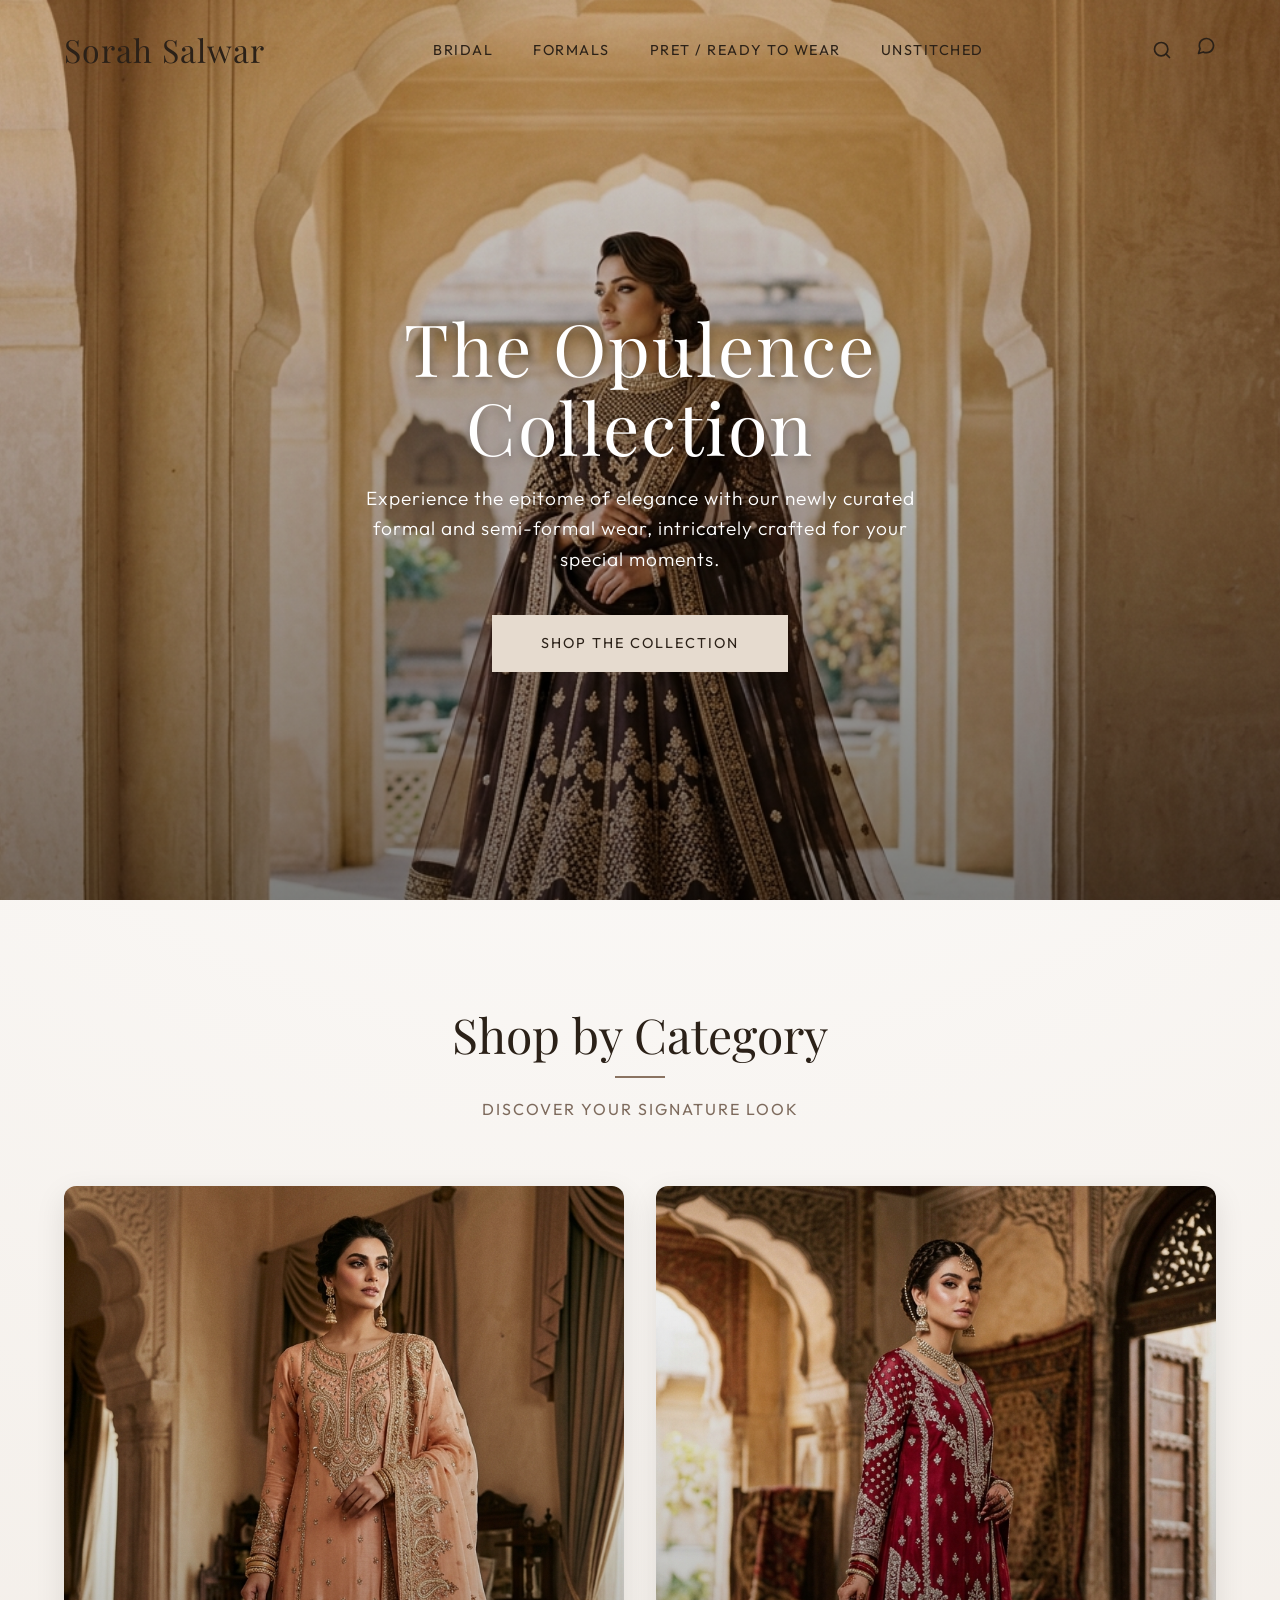
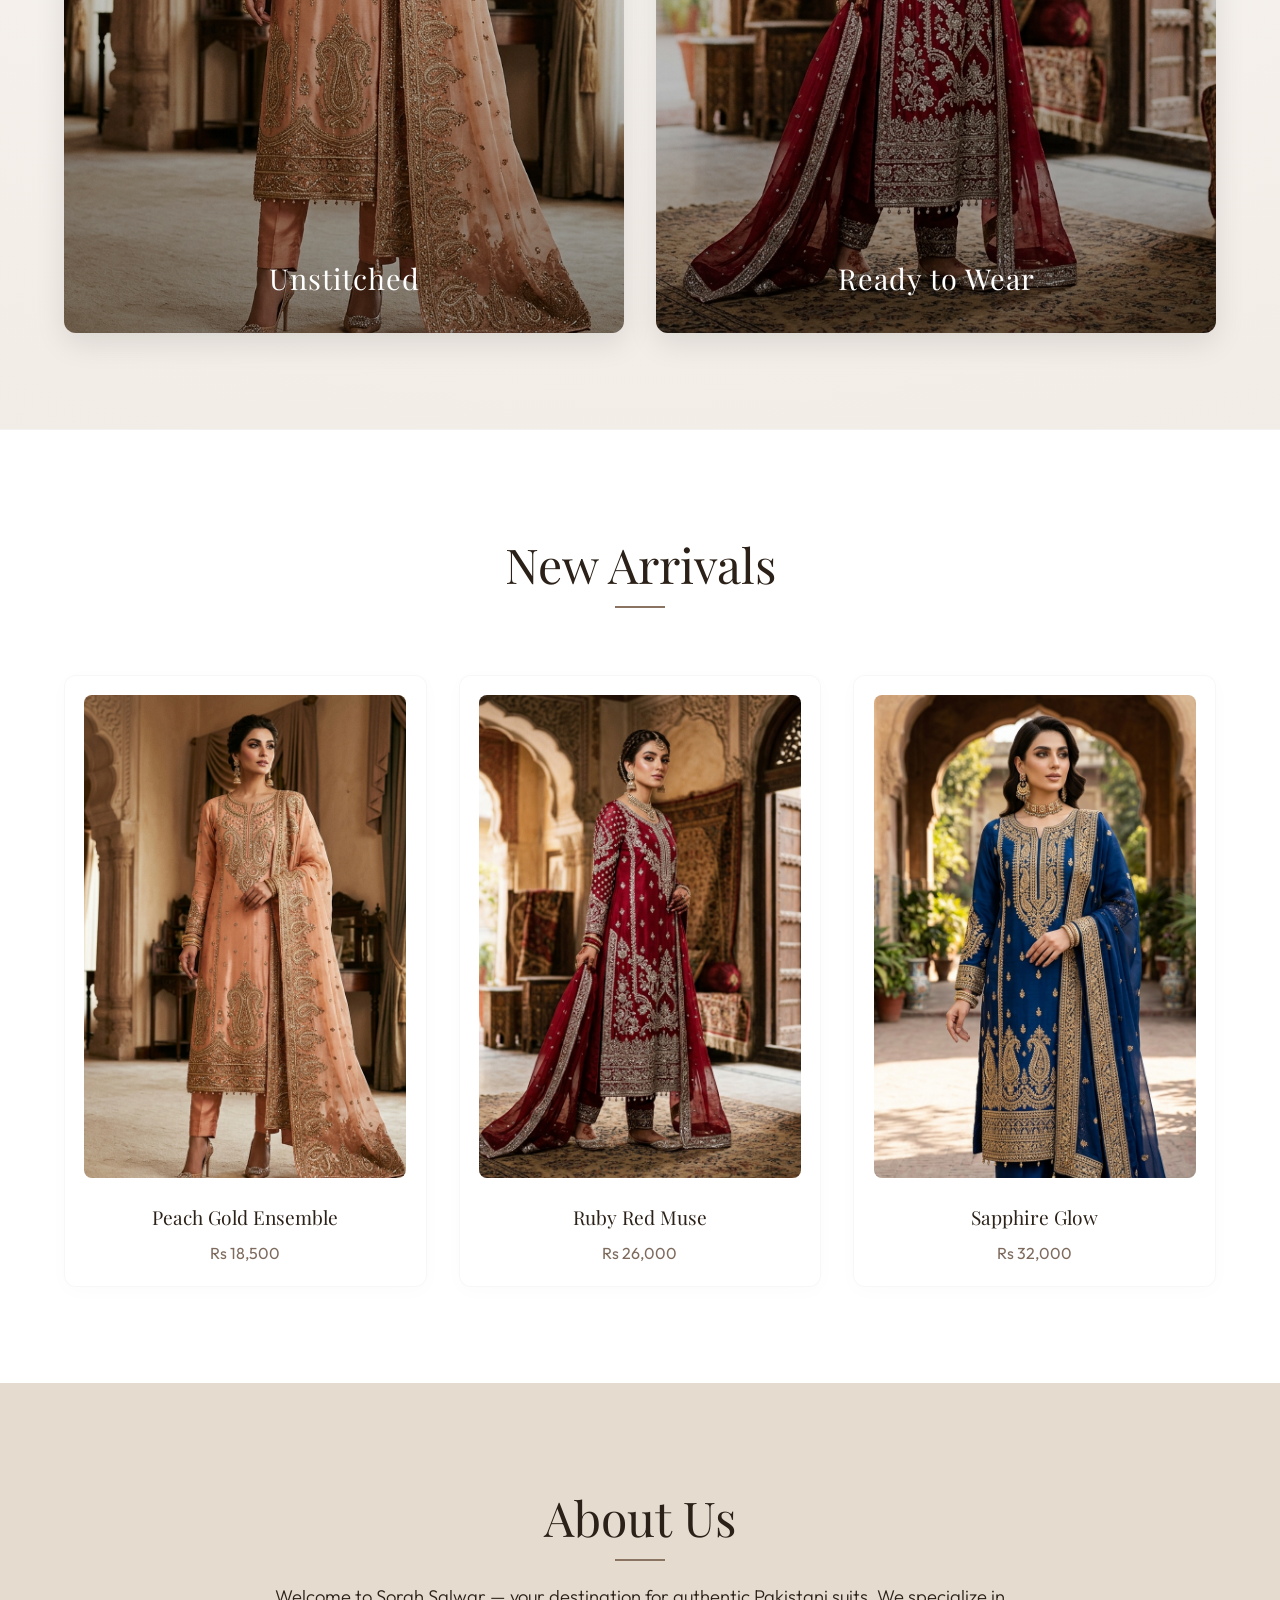
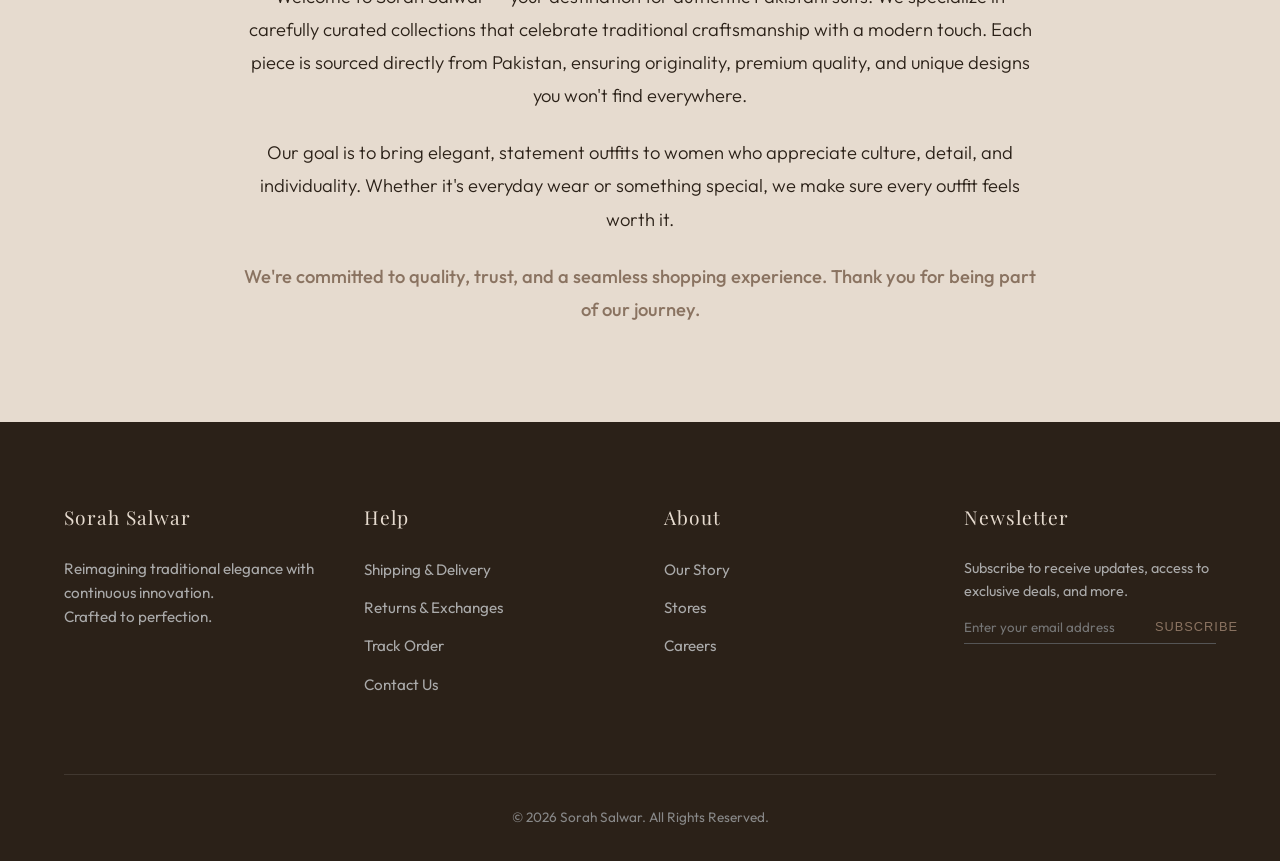
==== index.html @ 2d6d658b "Deploying website to root and updating admin config" ====
<!DOCTYPE html>
<html lang="en">
<head>
    <meta charset="UTF-8">
    <meta name="viewport" content="width=device-width, initial-scale=1.0">
    <title>Sorah Salwar | Premium Ethnic Wear</title>
    <meta name="description" content="Discover Sorah Salwar's luxurious collection of stitched and unstitched Pakistani dresses. Premium fashion at your fingertips.">
    <link rel="stylesheet" href="assets/css/styles.css">
    <script src="https://identity.netlify.com/v1/netlify-identity-widget.js"></script>
</head>
<body>

    <!-- Header / Nav -->
    <header id="main-header">
        <div class="menu-toggle">
            <span></span>
            <span></span>
            <span></span>
        </div>
        
        <div class="logo">
            <a href="#">Sorah Salwar</a>
        </div>

        <nav>
            <ul class="nav-links">
                <li><a href="bridal.html">Bridal</a></li>
                <li><a href="formals.html">Formals</a></li>
                <li><a href="pret.html">Pret / Ready to Wear</a></li>
                <li><a href="unstitched.html">Unstitched</a></li>
            </ul>
        </nav>

        <div class="header-icons">
            <!-- Search Icon -->
            <svg viewBox="0 0 24 24" fill="none" stroke="currentColor" stroke-width="2" stroke-linecap="round" stroke-linejoin="round">
                <circle cx="11" cy="11" r="8"></circle>
                <line x1="21" y1="21" x2="16.65" y2="16.65"></line>
            </svg>
            <!-- WhatsApp Icon -->
            <a href="https://wa.me/971527467449" target="_blank" aria-label="Contact on WhatsApp">
                <svg viewBox="0 0 24 24" fill="none" stroke="currentColor" stroke-width="2" stroke-linecap="round" stroke-linejoin="round">
                    <path d="M21 11.5a8.38 8.38 0 0 1-.9 3.8 8.5 8.5 0 0 1-7.6 4.7 8.38 8.38 0 0 1-3.8-.9L3 21l1.9-5.7a8.38 8.38 0 0 1-.9-3.8 8.5 8.5 0 0 1 4.7-7.6 8.38 8.38 0 0 1 3.8-.9h.5a8.48 8.48 0 0 1 8 8v.5z"></path>
                </svg>
            </a>
        </div>
    </header>

    <!-- Hero Banner -->
    <section class="hero">
        <img src="assets/images/opulence_banner_model.png" alt="Sorah Salwar Elegant Golden Cream Dress Collection">
        <div class="hero-content">
            <h1>The Opulence Collection</h1>
            <p>Experience the epitome of elegance with our newly curated formal and semi-formal wear, intricately crafted for your special moments.</p>
            <a href="#shop" class="btn">Shop the Collection</a>
        </div>
    </section>

    <!-- Highlighted Categories -->
    <section class="categories">
        <h2 class="section-title">Shop by Category</h2>
        <p class="section-subtitle">Discover Your Signature Look</p>
        
        <div class="category-grid">
            <a href="#" class="category-card">
                <img src="assets/images/product_peach.png" alt="Unstitched Collection">
                <div class="category-card-text">
                    <h3>Unstitched</h3>
                </div>
            </a>
            <a href="#" class="category-card">
                <img src="assets/images/product_ruby.png" alt="Ready to Wear Collection">
                <div class="category-card-text">
                    <h3>Ready to Wear</h3>
                </div>
            </a>
        </div>
    </section>

    <!-- Featured Products Grid -->
    <section class="shop-section" id="shop">
        <div class="categories" style="padding: 0 0 3rem 0;">
            <h2 class="section-title">New Arrivals</h2>
        </div>
        
        <div class="product-grid" id="product-container" data-category="featured">
            <!-- Dynamic products will load here -->
        </div>
    </section>

    <!-- About Us Section -->
    <section class="about-section" id="about">
        <div class="about-container">
            <h2 class="section-title">About Us</h2>
            <div class="about-content">
                <p>Welcome to Sorah Salwar — your destination for authentic Pakistani suits. We specialize in carefully curated collections that celebrate traditional craftsmanship with a modern touch. Each piece is sourced directly from Pakistan, ensuring originality, premium quality, and unique designs you won't find everywhere.</p>
                <p>Our goal is to bring elegant, statement outfits to women who appreciate culture, detail, and individuality. Whether it's everyday wear or something special, we make sure every outfit feels worth it.</p>
                <p>We're committed to quality, trust, and a seamless shopping experience. Thank you for being part of our journey.</p>
            </div>
        </div>
    </section>

    <!-- Minimalist Footer -->
    <footer>
        <div class="footer-top">
            <div class="footer-section">
                <h4>Sorah Salwar</h4>
                <p style="color: #aaaaaa; font-size: 0.95rem; margin-bottom: 1rem;">
                    Reimagining traditional elegance with continuous innovation. <br>Crafted to perfection.
                </p>
            </div>
            
            <div class="footer-section">
                <h4>Help</h4>
                <ul>
                    <li><a href="shipping.html">Shipping & Delivery</a></li>
                    <li><a href="returns.html">Returns & Exchanges</a></li>
                    <li><a href="track.html">Track Order</a></li>
                    <li><a href="contact.html">Contact Us</a></li>
                </ul>
            </div>
            
            <div class="footer-section">
                <h4>About</h4>
                <ul>
                    <li><a href="index.html#about">Our Story</a></li>
                    <li><a href="stores.html">Stores</a></li>
                    <li><a href="careers.html">Careers</a></li>
                </ul>
            </div>
            
            <div class="footer-section">
                <h4>Newsletter</h4>
                <p style="color: #aaaaaa; font-size: 0.9rem;">Subscribe to receive updates, access to exclusive deals, and more.</p>
                <form class="newsletter-form">
                    <input type="email" placeholder="Enter your email address" required>
                    <button type="submit">Subscribe</button>
                </form>
            </div>
        </div>
        
        <div class="footer-bottom">
            <p>&copy; 2026 Sorah Salwar. All Rights Reserved.</p>
        </div>
    </footer>

    <script src="assets/js/script.js"></script>
</body>
</html>
---- assets/css/styles.css ----
@import url('https://fonts.googleapis.com/css2?family=Outfit:wght@300;400;500;600&family=Playfair+Display:ital,wght@0,400;0,600;1,400&display=swap');

:root {
  --color-dark: #2b2118; /* Dark brown from logo text */
  --color-light: #e6dbcf; /* Warm beige from logo background */
  --color-accent: #8a7361; /* Mid-tone brown accent */
  --color-text-dark: #2b2118; /* Dark brown for text */
  --color-text-muted: #7e6b5d; /* Muted taupe */
  --color-border: #dbcdba; /* Border matching darker shade of beige */
  
  --font-serif: 'Playfair Display', serif;
  --font-sans: 'Outfit', sans-serif;
}

* {
  margin: 0;
  padding: 0;
  box-sizing: border-box;
}

::selection {
  background-color: var(--color-accent);
  color: #fff;
}

::-webkit-scrollbar {
  width: 8px;
}
::-webkit-scrollbar-track {
  background: var(--color-light);
}
::-webkit-scrollbar-thumb {
  background: var(--color-accent);
  border-radius: 4px;
}
::-webkit-scrollbar-thumb:hover {
  background: var(--color-dark);
}

@keyframes fadeUp {
  0% { opacity: 0; transform: translateY(30px); }
  100% { opacity: 1; transform: translateY(0); }
}

body {
  font-family: var(--font-sans);
  background: radial-gradient(circle at 50% 0%, #ffffff 0%, var(--color-light) 100%);
  color: var(--color-text-dark);
  line-height: 1.6;
  overflow-x: hidden;
}

h1, h2, h3, h4, h5, h6 {
  font-family: var(--font-serif);
  font-weight: 400;
}

a {
  text-decoration: none;
  color: inherit;
  transition: color 0.3s ease;
}

a:hover {
  color: var(--color-accent);
}

/* Header */
header {
  position: fixed;
  top: 0;
  width: 100%;
  padding: 1.5rem 5%;
  display: flex;
  justify-content: space-between;
  align-items: center;
  z-index: 1000;
  transition: all 0.4s ease;
  border-bottom: 1px solid transparent;
}

header.scrolled {
  background: rgba(230, 219, 207, 0.85); /* Glassmorphism matching new warm beige */
  backdrop-filter: blur(12px);
  -webkit-backdrop-filter: blur(12px);
  padding: 1rem 5%;
  box-shadow: 0 4px 30px rgba(0, 0, 0, 0.05);
  border-bottom: 1px solid rgba(0,0,0,0.05);
}

.logo {
  font-family: var(--font-serif);
  font-size: 2rem;
  letter-spacing: 1px;
  color: var(--color-dark);
}

.nav-links {
  display: flex;
  gap: 2.5rem;
  list-style: none; /* remove bullets */
}

.nav-links a {
  font-size: 0.9rem;
  text-transform: uppercase;
  letter-spacing: 1.5px;
  color: var(--color-text-dark);
  position: relative;
}

.nav-links a::after {
  content: '';
  position: absolute;
  width: 0;
  height: 1px;
  bottom: -4px;
  left: 0;
  background-color: var(--color-accent);
  transition: width 0.3s ease;
}

.nav-links a:hover::after {
  width: 100%;
}

.header-icons {
  display: flex;
  gap: 1.5rem;
  align-items: center;
}

.header-icons svg {
  width: 20px;
  height: 20px;
  cursor: pointer;
  stroke: var(--color-text-dark);
  transition: all 0.4s cubic-bezier(0.175, 0.885, 0.32, 1.275); /* Bouncy transition */
}

.header-icons svg:hover {
  stroke: var(--color-accent);
  transform: scale(1.15) rotate(-5deg); /* Playful tilt and grow */
}

.menu-toggle {
  display: none;
  cursor: pointer;
  flex-direction: column;
  gap: 5px;
}

.menu-toggle span {
  width: 25px;
  height: 2px;
  background: var(--color-text-dark);
}

/* Hero Section */
.hero {
  height: 100vh;
  width: 100%;
  position: relative;
  display: flex;
  align-items: center;
  justify-content: center;
  text-align: center;
  background-color: var(--color-dark); /* Rich espresso background for the hero section to look incredibly luxurious */
  overflow: hidden;
}

.hero img {
  position: absolute;
  top: 0;
  left: 0;
  width: 100%;
  height: 100%;
  object-fit: cover;
  object-position: center 20%;
  z-index: 1;
  transform: scale(1.05);
  animation: breathe 25s infinite alternate linear;
}

@keyframes breathe {
  0% { transform: scale(1.05); }
  100% { transform: scale(1.15); }
}

/* Gradient overlay to ensure text is readable */
.hero::after {
  content: '';
  position: absolute;
  top: 0;
  left: 0;
  width: 100%;
  height: 100%;
  background: linear-gradient(to top, rgba(0,0,0,0.5), rgba(0,0,0,0.1));
  z-index: 2;
}

.hero-content {
  position: relative;
  z-index: 3;
  color: #fff;
  max-width: 600px;
  padding: 0 20px;
  margin-top: 5rem;
  animation: fadeUp 1.2s cubic-bezier(0.165, 0.84, 0.44, 1) forwards;
}

.hero-content h1 {
  font-size: 4.5rem;
  margin-bottom: 1rem;
  letter-spacing: 2px;
  line-height: 1.1;
  text-shadow: 0 4px 10px rgba(0,0,0,0.3);
}

.hero-content p {
  font-size: 1.2rem;
  margin-bottom: 2.5rem;
  font-weight: 300;
  letter-spacing: 1px;
}

.btn {
  display: inline-block;
  padding: 1rem 3rem;
  background-color: var(--color-light);
  color: var(--color-dark);
  text-transform: uppercase;
  letter-spacing: 2px;
  font-size: 0.9rem;
  transition: all 0.3s ease;
  border: 1px solid transparent;
}

.btn:hover {
  background-color: transparent;
  color: #fff;
  border: 1px solid #fff;
  transform: translateY(-4px);
  box-shadow: 0 10px 20px rgba(0,0,0,0.15);
}

/* Categories Section */
.categories {
  padding: 6rem 5%;
  text-align: center;
}

.section-title {
  font-size: 3rem;
  margin-bottom: 1.5rem;
  color: var(--color-dark);
  position: relative;
  display: inline-block;
  animation: fadeUp 1s ease-out forwards;
}

.section-title::after {
  content: '';
  position: absolute;
  bottom: -5px;
  left: 50%;
  transform: translateX(-50%);
  width: 50px;
  height: 2px;
  background-color: var(--color-accent);
}

.section-subtitle {
  color: var(--color-text-muted);
  font-size: 1rem;
  margin-bottom: 4rem;
  text-transform: uppercase;
  letter-spacing: 2px;
}

.category-grid {
  display: grid;
  grid-template-columns: repeat(auto-fit, minmax(300px, 1fr));
  gap: 2rem;
}

.category-card {
  position: relative;
  overflow: hidden;
  display: block;
  aspect-ratio: 3/4;
  border-radius: 12px;
  animation: fadeUp 1.2s ease-out forwards;
  box-shadow: 0 10px 30px rgba(0,0,0,0.1);
}

.category-card img {
  width: 100%;
  height: 100%;
  object-fit: cover;
  transition: transform 0.8s ease;
}

.category-card::after {
  content: '';
  position: absolute;
  inset: 0;
  background: linear-gradient(to top, rgba(0,0,0,0.4), transparent);
  transition: opacity 0.4s ease;
}

.category-card:hover img {
  transform: scale(1.05);
}

.category-card-text {
  position: absolute;
  bottom: 2rem;
  left: 50%;
  transform: translateX(-50%);
  color: #fff;
  z-index: 10;
  width: 100%;
  transition: transform 0.5s ease;
}

.category-card:hover .category-card-text {
  transform: translate(-50%, -15px); /* Slide text up slightly while image zooms */
}

.category-card-text h3 {
  font-size: 1.8rem;
  letter-spacing: 1px;
}

/* Shop Grid */
.shop-section {
  padding: 6rem 5%;
  background-color: #ffffff;
  border-top: 1px solid rgba(0,0,0,0.05);
}

.product-grid {
  display: grid;
  grid-template-columns: repeat(auto-fill, minmax(280px, 1fr));
  gap: 3rem 2rem;
}

.product-card {
  text-align: center;
  position: relative;
  background-color: #ffffff;
  padding: 1.2rem;
  border: 1px solid rgba(0,0,0,0.03);
  border-radius: 12px;
  box-shadow: 0 4px 20px rgba(0,0,0,0.02);
  transition: transform 0.4s ease, box-shadow 0.4s ease;
  animation: fadeUp 1s ease-out forwards;
}

.product-card:hover {
  transform: translateY(-5px);
  box-shadow: 0 15px 30px rgba(0,0,0,0.06);
}

.product-image-wrapper {
  position: relative;
  overflow: hidden;
  margin-bottom: 1.5rem;
  aspect-ratio: 2/3;
  background-color: #f5f5f5;
  border-radius: 8px;
}

.product-image {
  width: 100%;
  height: 100%;
  object-fit: cover;
  transition: opacity 0.5s ease;
  image-rendering: -webkit-optimize-contrast; /* crisp edges */
  image-rendering: high-quality;
}

.whatsapp-btn {
  position: absolute;
  bottom: 0;
  left: 0;
  width: 100%;
  padding: 1rem;
  background: var(--color-dark); /* Elegant dark matching the theme instead of jarring green */
  color: #fff;
  transform: translateY(100%);
  transition: transform 0.4s cubic-bezier(0.175, 0.885, 0.32, 1.275);
  font-family: var(--font-sans);
  text-transform: uppercase;
  font-size: 0.8rem;
  letter-spacing: 1px;
  cursor: pointer;
  border: none;
  font-weight: 500;
  text-align: center;
  display: flex;
  justify-content: center;
  align-items: center;
  gap: 8px;
}

.product-image-wrapper:hover .whatsapp-btn {
  transform: translateY(0);
}

.whatsapp-btn:hover {
  background-color: var(--color-accent);
  color: white;
}

.product-title {
  font-family: var(--font-serif);
  font-size: 1.2rem;
  margin-bottom: 0.5rem;
  color: var(--color-dark);
}

.product-price {
  font-size: 1rem;
  color: var(--color-text-muted);
}

/* About Section */
.about-section {
  padding: 6rem 5%;
  background-color: var(--color-light);
  text-align: center;
}

.about-container {
  max-width: 800px;
  margin: 0 auto;
}

.about-content p {
  font-size: 1.15rem;
  color: var(--color-text-dark);
  margin-bottom: 1.5rem;
  line-height: 1.8;
  font-weight: 300;
}

.about-content p:last-child {
  margin-bottom: 0;
  font-weight: 500;
  color: var(--color-accent);
}

/* Footer */
footer {
  background-color: var(--color-dark);
  color: var(--color-light);
  padding: 5rem 5% 2rem;
}

.footer-top {
  display: grid;
  grid-template-columns: repeat(auto-fit, minmax(200px, 1fr));
  gap: 3rem;
  margin-bottom: 4rem;
}

.footer-section h4 {
  font-size: 1.2rem;
  margin-bottom: 1.5rem;
  letter-spacing: 1px;
}

.footer-section ul {
  list-style: none; /* remove bullets */
}

.footer-section ul li {
  margin-bottom: 0.8rem;
}

.footer-section a {
  color: #aaaaaa;
  font-size: 0.95rem;
  display: inline-block;
  transition: all 0.3s ease;
}

.footer-section a:hover {
  color: var(--color-accent);
  transform: translateX(8px); /* Satisfying slide-right effect for list items */
}

.footer-bottom {
  text-align: center;
  padding-top: 2rem;
  border-top: 1px solid rgba(255,255,255,0.1);
  color: #888;
  font-size: 0.85rem;
}

/* Newsletter Input */
.newsletter-form {
  display: flex;
  margin-top: 1rem;
  border-bottom: 1px solid #555;
  padding-bottom: 0.5rem;
}

.newsletter-form input {
  background: transparent;
  border: none;
  color: #fff;
  flex: 1;
  outline: none;
  font-family: var(--font-sans);
}

.newsletter-form button {
  background: transparent;
  border: none;
  color: var(--color-accent);
  cursor: pointer;
  text-transform: uppercase;
  font-size: 0.8rem;
  letter-spacing: 1px;
}

/* Responsive */
@media (max-width: 900px) {
  .nav-links {
    display: none;
  }

  .menu-toggle {
    display: flex;
  }
  
  .hero-content h1 {
    font-size: 3rem;
  }
}
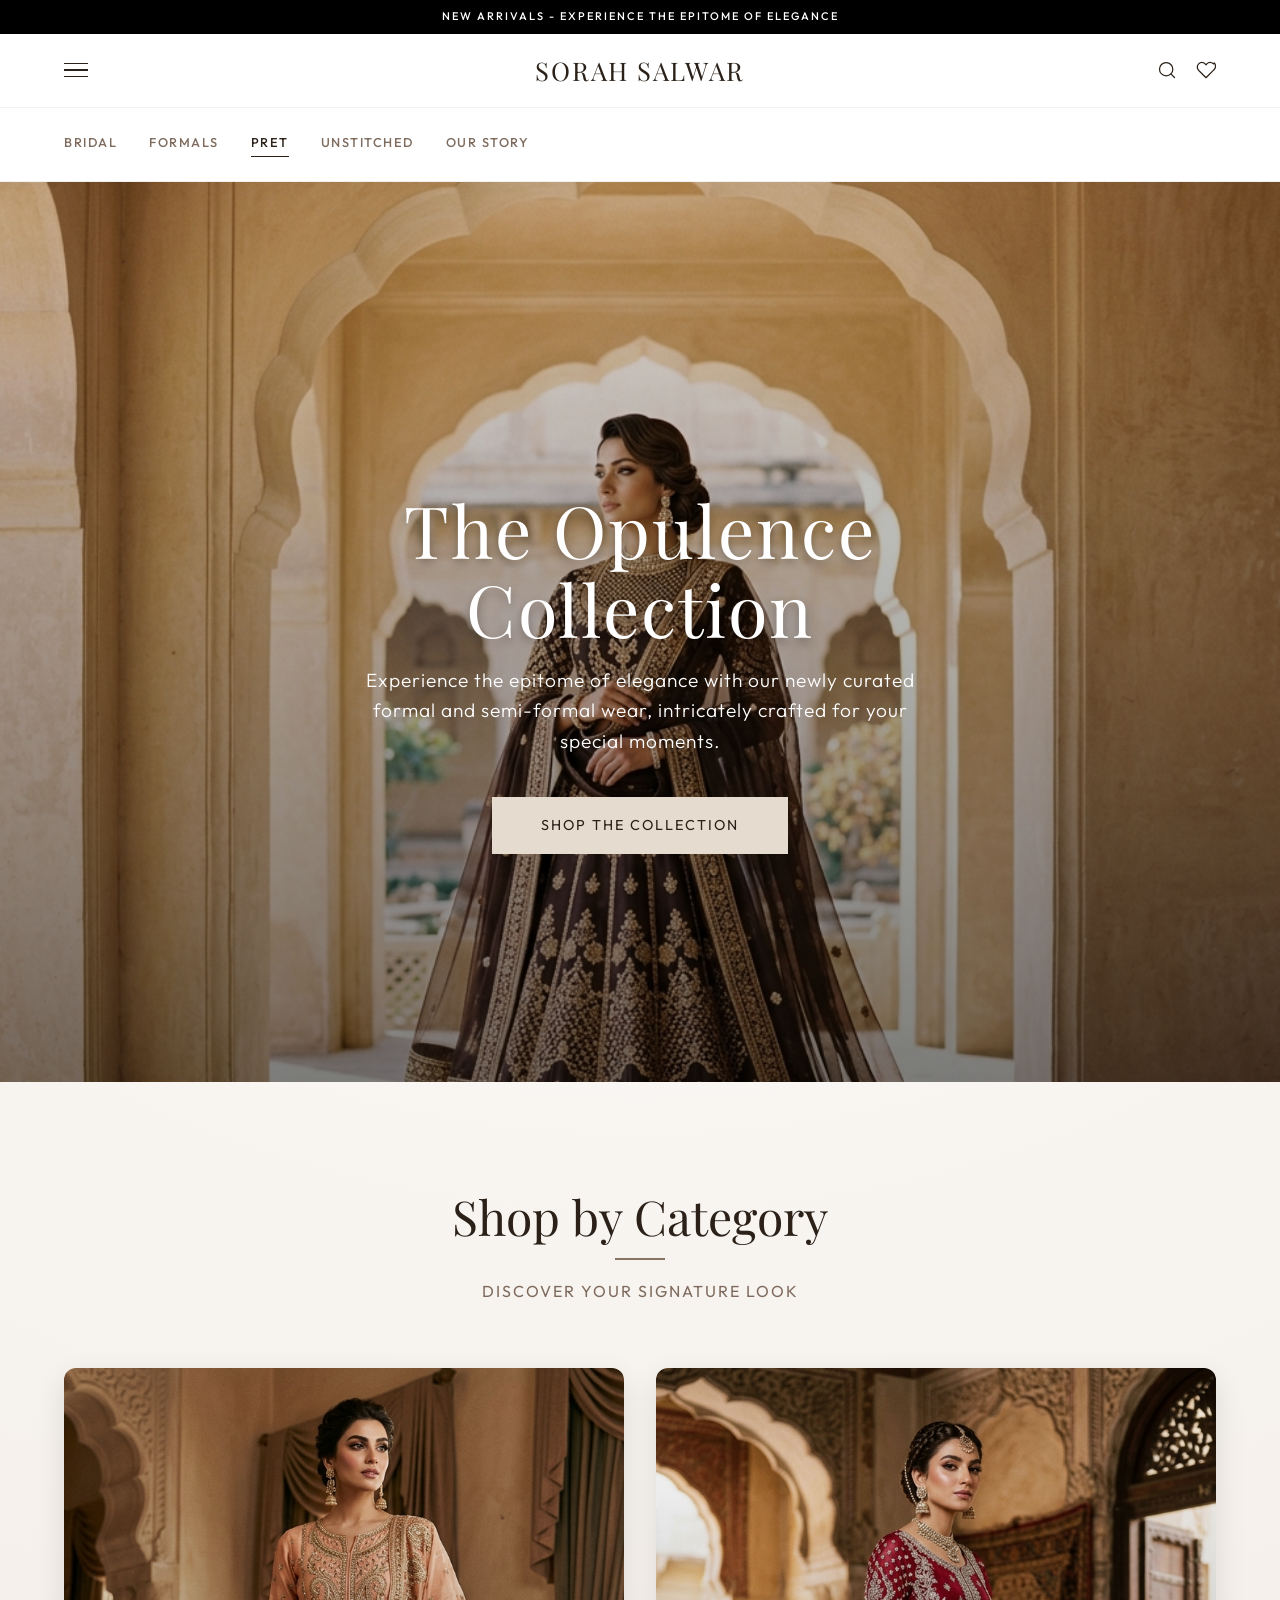
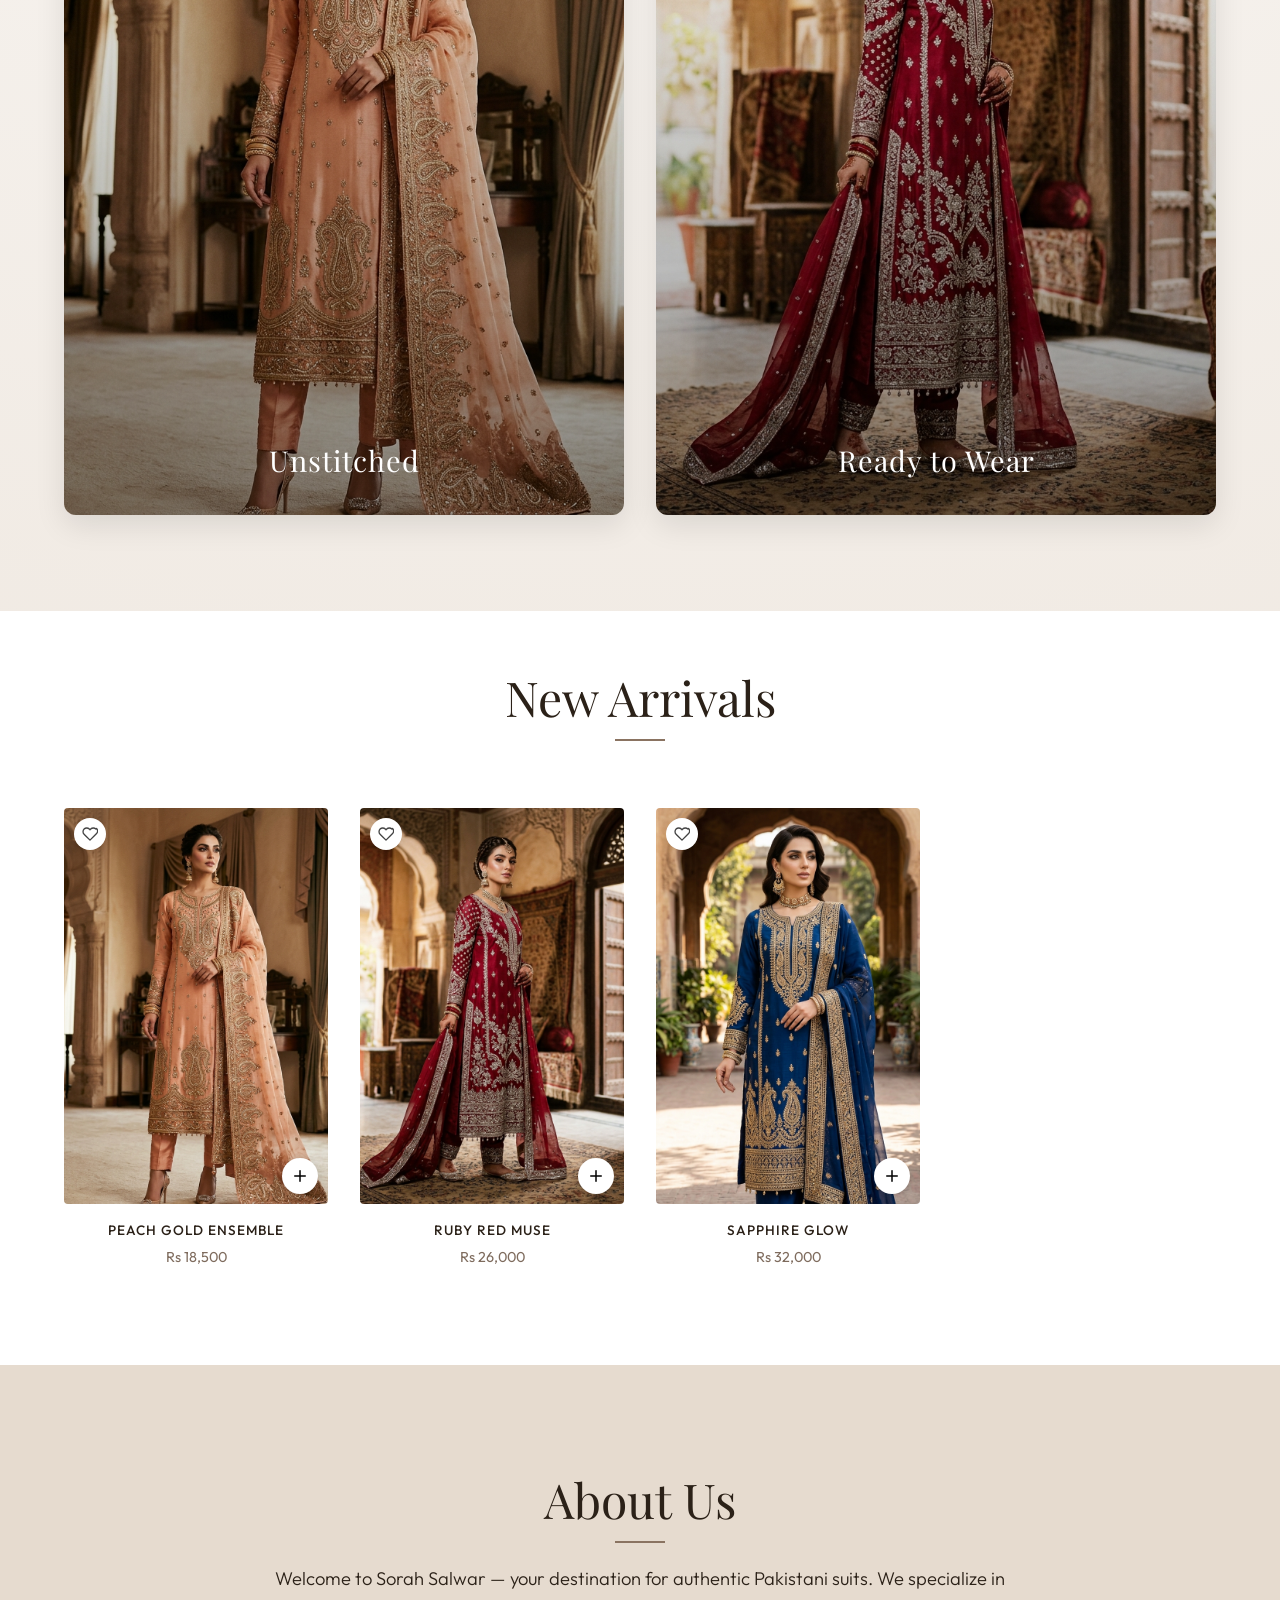
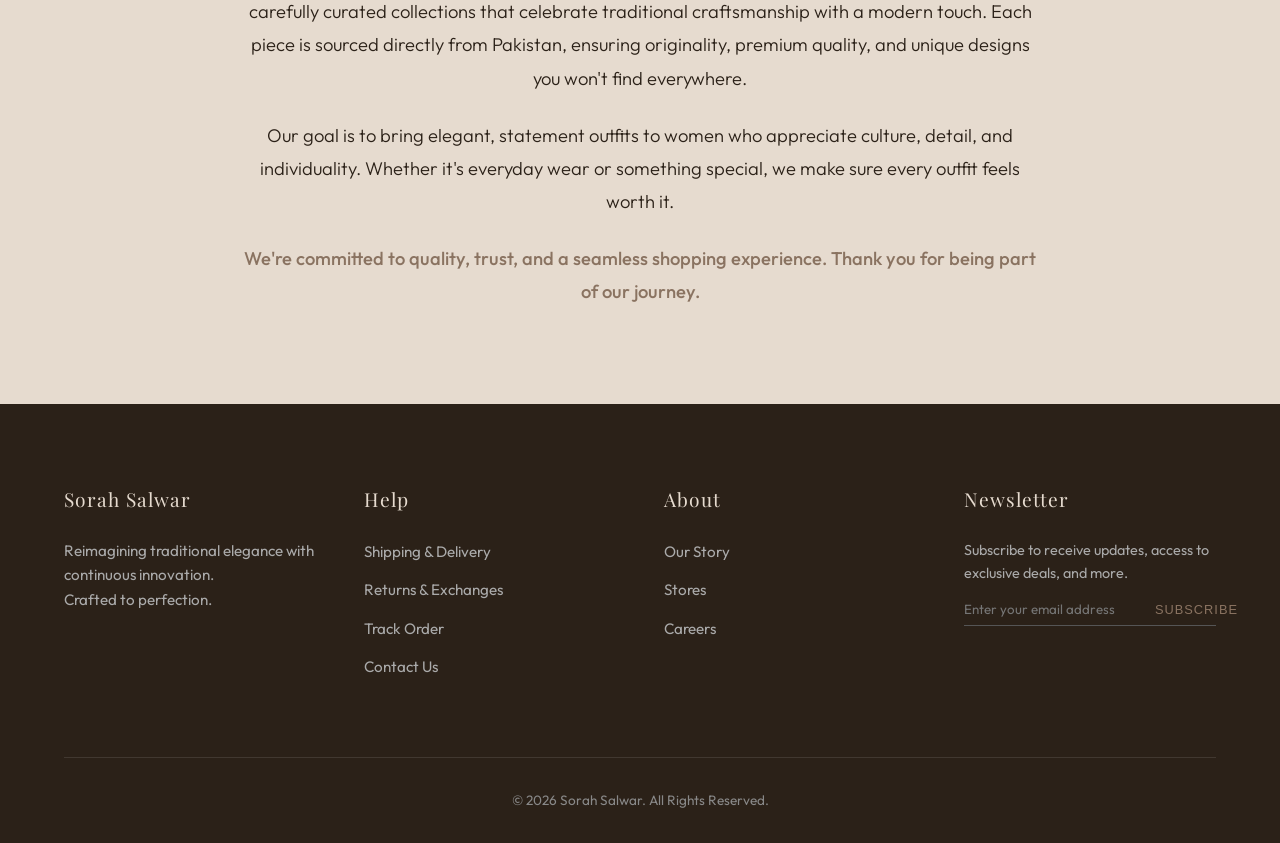
==== commit f70580ef: "Mobile UI Overhaul: Baroque-style centered header, announcement bar, and optimized 2-column product " ====
--- a/index.html
+++ b/index.html
@@ -10,41 +10,55 @@
 </head>
 <body>
 
+    <!-- Announcement Bar -->
+    <div class="announcement-bar">
+        New Arrivals - Experience the Epitome of Elegance
+    </div>
+
     <!-- Header / Nav -->
     <header id="main-header">
-        <div class="menu-toggle">
+        <div class="menu-toggle" id="mobile-menu-btn">
             <span></span>
             <span></span>
             <span></span>
         </div>
         
         <div class="logo">
-            <a href="#">Sorah Salwar</a>
+            <a href="index.html">Sorah Salwar</a>
         </div>
-
-        <nav>
-            <ul class="nav-links">
-                <li><a href="bridal.html">Bridal</a></li>
-                <li><a href="formals.html">Formals</a></li>
-                <li><a href="pret.html">Pret / Ready to Wear</a></li>
-                <li><a href="unstitched.html">Unstitched</a></li>
-            </ul>
-        </nav>
 
         <div class="header-icons">
             <!-- Search Icon -->
-            <svg viewBox="0 0 24 24" fill="none" stroke="currentColor" stroke-width="2" stroke-linecap="round" stroke-linejoin="round">
+            <svg viewBox="0 0 24 24" fill="none" stroke="currentColor" stroke-width="1.5" stroke-linecap="round" stroke-linejoin="round">
                 <circle cx="11" cy="11" r="8"></circle>
                 <line x1="21" y1="21" x2="16.65" y2="16.65"></line>
             </svg>
-            <!-- WhatsApp Icon -->
-            <a href="https://wa.me/971527467449" target="_blank" aria-label="Contact on WhatsApp">
-                <svg viewBox="0 0 24 24" fill="none" stroke="currentColor" stroke-width="2" stroke-linecap="round" stroke-linejoin="round">
-                    <path d="M21 11.5a8.38 8.38 0 0 1-.9 3.8 8.5 8.5 0 0 1-7.6 4.7 8.38 8.38 0 0 1-3.8-.9L3 21l1.9-5.7a8.38 8.38 0 0 1-.9-3.8 8.5 8.5 0 0 1 4.7-7.6 8.38 8.38 0 0 1 3.8-.9h.5a8.48 8.48 0 0 1 8 8v.5z"></path>
-                </svg>
-            </a>
+            <!-- Wishlist Icon -->
+            <svg viewBox="0 0 24 24" fill="none" stroke="currentColor" stroke-width="1.5" stroke-linecap="round" stroke-linejoin="round">
+                <path d="M20.84 4.61a5.5 5.5 0 0 0-7.78 0L12 5.67l-1.06-1.06a5.5 5.5 0 0 0-7.78 7.78l1.06 1.06L12 21.23l8.78-8.78 1.06-1.06a5.5 5.5 0 0 0 0-7.78z"></path>
+            </svg>
         </div>
     </header>
+
+    <!-- Mobile Nav Overlay -->
+    <div class="mobile-nav-overlay" id="mobile-overlay">
+        <div class="overlay-close" id="overlay-close-btn">&times;</div>
+        <ul>
+            <li><a href="bridal.html">Bridal</a></li>
+            <li><a href="formals.html">Formals</a></li>
+            <li><a href="pret.html">Pret / Ready to Wear</a></li>
+            <li><a href="unstitched.html">Unstitched</a></li>
+        </ul>
+    </div>
+
+    <!-- Category Swipe Bar -->
+    <div class="category-slider">
+        <a href="bridal.html">Bridal</a>
+        <a href="formals.html">Formals</a>
+        <a href="pret.html" class="active">Pret</a>
+        <a href="unstitched.html">Unstitched</a>
+        <a href="#about">Our Story</a>
+    </div>
 
     <!-- Hero Banner -->
     <section class="hero">
--- a/assets/css/styles.css
+++ b/assets/css/styles.css
@@ -65,95 +65,162 @@
   color: var(--color-accent);
 }
 
+/* Announcement Bar */
+.announcement-bar {
+  background-color: #000;
+  color: #fff;
+  text-align: center;
+  padding: 8px 5%;
+  font-size: 11px;
+  text-transform: uppercase;
+  letter-spacing: 2px;
+  font-weight: 500;
+  position: sticky;
+  top: 0;
+  z-index: 1001;
+}
+
 /* Header */
 header {
-  position: fixed;
-  top: 0;
-  width: 100%;
-  padding: 1.5rem 5%;
-  display: flex;
-  justify-content: space-between;
+  position: sticky;
+  top: 31px; /* Just below announcement bar */
+  width: 100%;
+  padding: 1rem 5%;
+  display: grid;
+  grid-template-columns: 1fr auto 1fr; /* Left, Center, Right */
   align-items: center;
+  background: white;
   z-index: 1000;
   transition: all 0.4s ease;
-  border-bottom: 1px solid transparent;
+  border-bottom: 1px solid rgba(0,0,0,0.05);
 }
 
 header.scrolled {
-  background: rgba(230, 219, 207, 0.85); /* Glassmorphism matching new warm beige */
-  backdrop-filter: blur(12px);
-  -webkit-backdrop-filter: blur(12px);
-  padding: 1rem 5%;
-  box-shadow: 0 4px 30px rgba(0, 0, 0, 0.05);
-  border-bottom: 1px solid rgba(0,0,0,0.05);
+  background: rgba(250, 249, 246, 0.9);
+  backdrop-filter: blur(10px);
 }
 
 .logo {
+  grid-column: 2; /* Always center */
   font-family: var(--font-serif);
-  font-size: 2rem;
-  letter-spacing: 1px;
+  font-size: 1.6rem;
+  letter-spacing: 2px;
   color: var(--color-dark);
+  text-transform: uppercase;
+}
+
+.nav-container {
+  grid-column: 1 / span 3;
+  display: flex;
+  justify-content: center;
+  margin-top: 1rem;
 }
 
 .nav-links {
   display: flex;
-  gap: 2.5rem;
-  list-style: none; /* remove bullets */
-}
-
-.nav-links a {
-  font-size: 0.9rem;
-  text-transform: uppercase;
-  letter-spacing: 1.5px;
-  color: var(--color-text-dark);
-  position: relative;
-}
-
-.nav-links a::after {
-  content: '';
-  position: absolute;
-  width: 0;
-  height: 1px;
-  bottom: -4px;
-  left: 0;
-  background-color: var(--color-accent);
-  transition: width 0.3s ease;
-}
-
-.nav-links a:hover::after {
-  width: 100%;
+  gap: 2rem;
+  list-style: none;
 }
 
 .header-icons {
-  display: flex;
-  gap: 1.5rem;
+  grid-column: 3;
+  display: flex;
+  gap: 1.2rem;
+  justify-content: flex-end;
   align-items: center;
 }
 
 .header-icons svg {
   width: 20px;
   height: 20px;
-  cursor: pointer;
   stroke: var(--color-text-dark);
-  transition: all 0.4s cubic-bezier(0.175, 0.885, 0.32, 1.275); /* Bouncy transition */
-}
-
-.header-icons svg:hover {
-  stroke: var(--color-accent);
-  transform: scale(1.15) rotate(-5deg); /* Playful tilt and grow */
 }
 
 .menu-toggle {
-  display: none;
+  grid-column: 1;
+  display: flex;
   cursor: pointer;
   flex-direction: column;
   gap: 5px;
+  width: 24px;
 }
 
 .menu-toggle span {
-  width: 25px;
-  height: 2px;
+  width: 100%;
+  height: 1.5px;
   background: var(--color-text-dark);
+}
+
+/* Mobile Navigation Overlay */
+.mobile-nav-overlay {
+  position: fixed;
+  top: 0;
+  left: -100%;
+  width: 80%;
+  height: 100%;
+  background: #fff;
+  z-index: 2000;
+  transition: left 0.4s cubic-bezier(0.4, 0, 0.2, 1);
+  padding: 4rem 10%;
+  box-shadow: 20px 0 50px rgba(0,0,0,0.1);
+}
+
+.mobile-nav-overlay.active {
+  left: 0;
+}
+
+.mobile-nav-overlay ul {
+  list-style: none;
+}
+
+.mobile-nav-overlay li {
+  margin-bottom: 2rem;
+}
+
+.mobile-nav-overlay a {
+  font-size: 1.4rem;
+  font-family: var(--font-serif);
+  text-transform: uppercase;
+  letter-spacing: 2px;
+}
+
+.overlay-close {
+  position: absolute;
+  top: 1.5rem;
+  right: 1.5rem;
+  font-size: 2rem;
+  cursor: pointer;
+}
+
+/* Category Slider */
+.category-slider {
+  display: flex;
+  overflow-x: auto;
+  gap: 2rem;
+  padding: 1.5rem 5%;
+  background: #fff;
+  border-bottom: 1px solid rgba(0,0,0,0.05);
+  -ms-overflow-style: none;  /* IE and Edge */
+  scrollbar-width: none;  /* Firefox */
+}
+
+.category-slider::-webkit-scrollbar {
+  display: none; /* Chrome, Safari and Opera */
+}
+
+.category-slider a {
+  white-space: nowrap;
+  font-size: 0.8rem;
+  font-weight: 500;
+  letter-spacing: 1.5px;
+  color: var(--color-text-muted);
+  text-transform: uppercase;
+}
+
+.category-slider a.active {
+  color: var(--color-dark);
+  border-bottom: 1.5px solid var(--color-dark);
+  padding-bottom: 4px;
 }
 
 /* Hero Section */
@@ -333,97 +400,107 @@
   letter-spacing: 1px;
 }
 
-/* Shop Grid */
+/* Shop Grid & Product Cards */
 .shop-section {
-  padding: 6rem 5%;
+  padding: 3rem 5% 6rem;
   background-color: #ffffff;
-  border-top: 1px solid rgba(0,0,0,0.05);
 }
 
 .product-grid {
   display: grid;
-  grid-template-columns: repeat(auto-fill, minmax(280px, 1fr));
-  gap: 3rem 2rem;
+  grid-template-columns: repeat(2, 1fr); /* 2 columns exactly on mobile */
+  gap: 1.5rem 1rem;
 }
 
 .product-card {
   text-align: center;
   position: relative;
-  background-color: #ffffff;
-  padding: 1.2rem;
-  border: 1px solid rgba(0,0,0,0.03);
-  border-radius: 12px;
-  box-shadow: 0 4px 20px rgba(0,0,0,0.02);
-  transition: transform 0.4s ease, box-shadow 0.4s ease;
+  background-color: transparent;
+  padding: 0;
+  transition: transform 0.4s ease;
   animation: fadeUp 1s ease-out forwards;
-}
-
-.product-card:hover {
-  transform: translateY(-5px);
-  box-shadow: 0 15px 30px rgba(0,0,0,0.06);
 }
 
 .product-image-wrapper {
   position: relative;
   overflow: hidden;
-  margin-bottom: 1.5rem;
+  margin-bottom: 1rem;
   aspect-ratio: 2/3;
-  background-color: #f5f5f5;
-  border-radius: 8px;
+  background-color: #f8f8f8;
+  border-radius: 4px;
 }
 
 .product-image {
   width: 100%;
   height: 100%;
   object-fit: cover;
-  transition: opacity 0.5s ease;
-  image-rendering: -webkit-optimize-contrast; /* crisp edges */
-  image-rendering: high-quality;
-}
-
-.whatsapp-btn {
-  position: absolute;
-  bottom: 0;
-  left: 0;
-  width: 100%;
-  padding: 1rem;
-  background: var(--color-dark); /* Elegant dark matching the theme instead of jarring green */
-  color: #fff;
-  transform: translateY(100%);
-  transition: transform 0.4s cubic-bezier(0.175, 0.885, 0.32, 1.275);
-  font-family: var(--font-sans);
-  text-transform: uppercase;
-  font-size: 0.8rem;
-  letter-spacing: 1px;
-  cursor: pointer;
-  border: none;
-  font-weight: 500;
-  text-align: center;
+}
+
+/* Heart Icon (Wishlist) */
+.wishlist-btn {
+  position: absolute;
+  top: 10px;
+  left: 10px;
+  width: 32px;
+  height: 32px;
+  background: white;
+  border-radius: 50%;
   display: flex;
   justify-content: center;
   align-items: center;
-  gap: 8px;
-}
-
-.product-image-wrapper:hover .whatsapp-btn {
-  transform: translateY(0);
-}
-
-.whatsapp-btn:hover {
-  background-color: var(--color-accent);
-  color: white;
+  box-shadow: 0 2px 8px rgba(0,0,0,0.1);
+  z-index: 10;
+  cursor: pointer;
+}
+
+.wishlist-btn svg {
+  width: 16px;
+  height: 16px;
+  stroke: #444;
+}
+
+/* Quick Add (+) Button */
+.quick-add-btn {
+  position: absolute;
+  bottom: 10px;
+  right: 10px;
+  width: 36px;
+  height: 36px;
+  background: white;
+  border-radius: 50%;
+  display: flex;
+  justify-content: center;
+  align-items: center;
+  box-shadow: 0 2px 10px rgba(0,0,0,0.15);
+  z-index: 10;
+  cursor: pointer;
+  transition: transform 0.2s ease;
+}
+
+.quick-add-btn:active {
+  transform: scale(0.9);
+}
+
+.quick-add-btn svg {
+  width: 18px;
+  height: 18px;
+  stroke: #000;
 }
 
 .product-title {
-  font-family: var(--font-serif);
-  font-size: 1.2rem;
-  margin-bottom: 0.5rem;
+  font-family: var(--font-sans);
+  font-size: 0.85rem;
+  text-transform: uppercase;
+  letter-spacing: 1px;
+  margin-bottom: 0.3rem;
   color: var(--color-dark);
+  font-weight: 500;
 }
 
 .product-price {
-  font-size: 1rem;
+  font-size: 0.9rem;
   color: var(--color-text-muted);
+  font-weight: 400;
 }
 
 /* About Section */
@@ -527,17 +604,29 @@
   letter-spacing: 1px;
 }
 
-/* Responsive */
+/* Desktop Specifics (Re-enabling hover effects and multi-columns) */
+@media (min-width: 901px) {
+  .product-grid {
+    grid-template-columns: repeat(4, 1fr);
+    gap: 3rem 2rem;
+  }
+}
+
 @media (max-width: 900px) {
-  .nav-links {
+  .nav-container {
     display: none;
   }
-
-  .menu-toggle {
-    display: flex;
+  
+  header {
+    height: 60px;
+    padding: 0 5%;
   }
-  
+
+  .logo {
+    font-size: 1.2rem;
+  }
+
   .hero-content h1 {
-    font-size: 3rem;
+    font-size: 2.8rem;
   }
 }
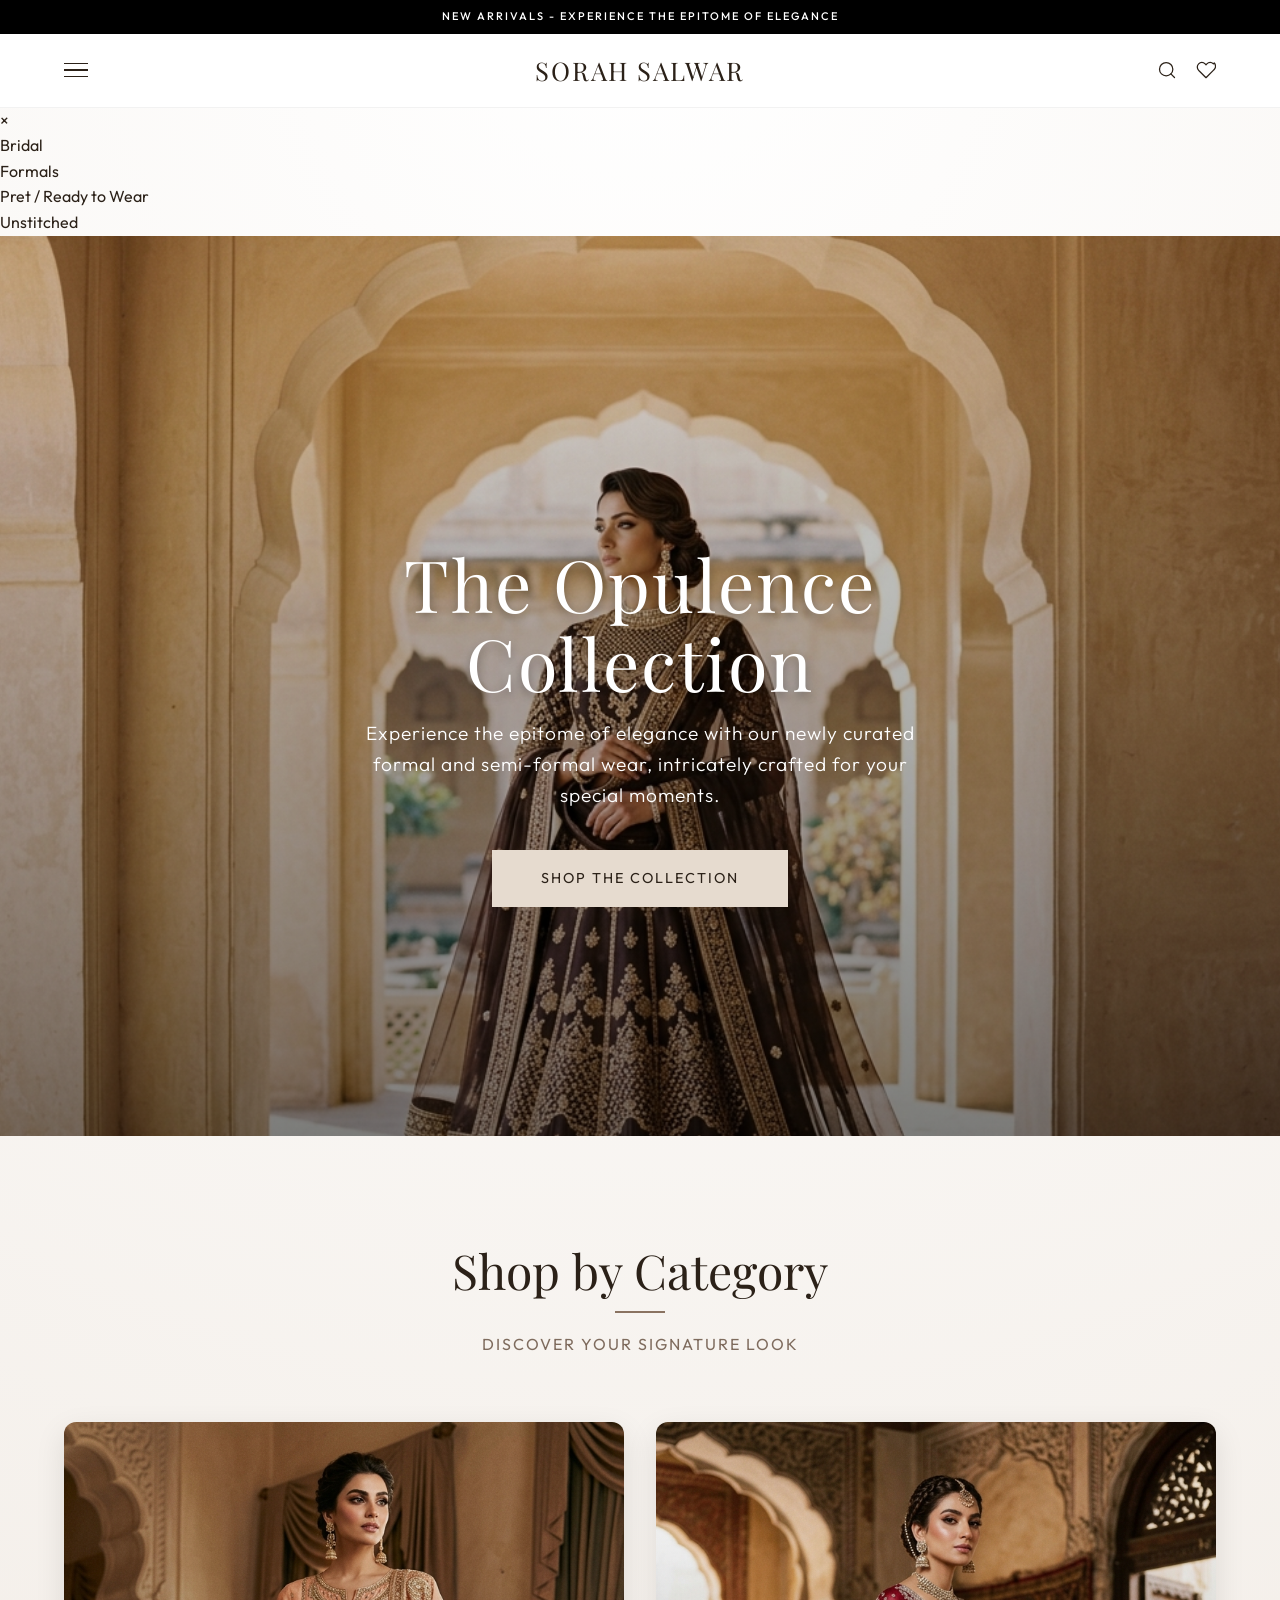
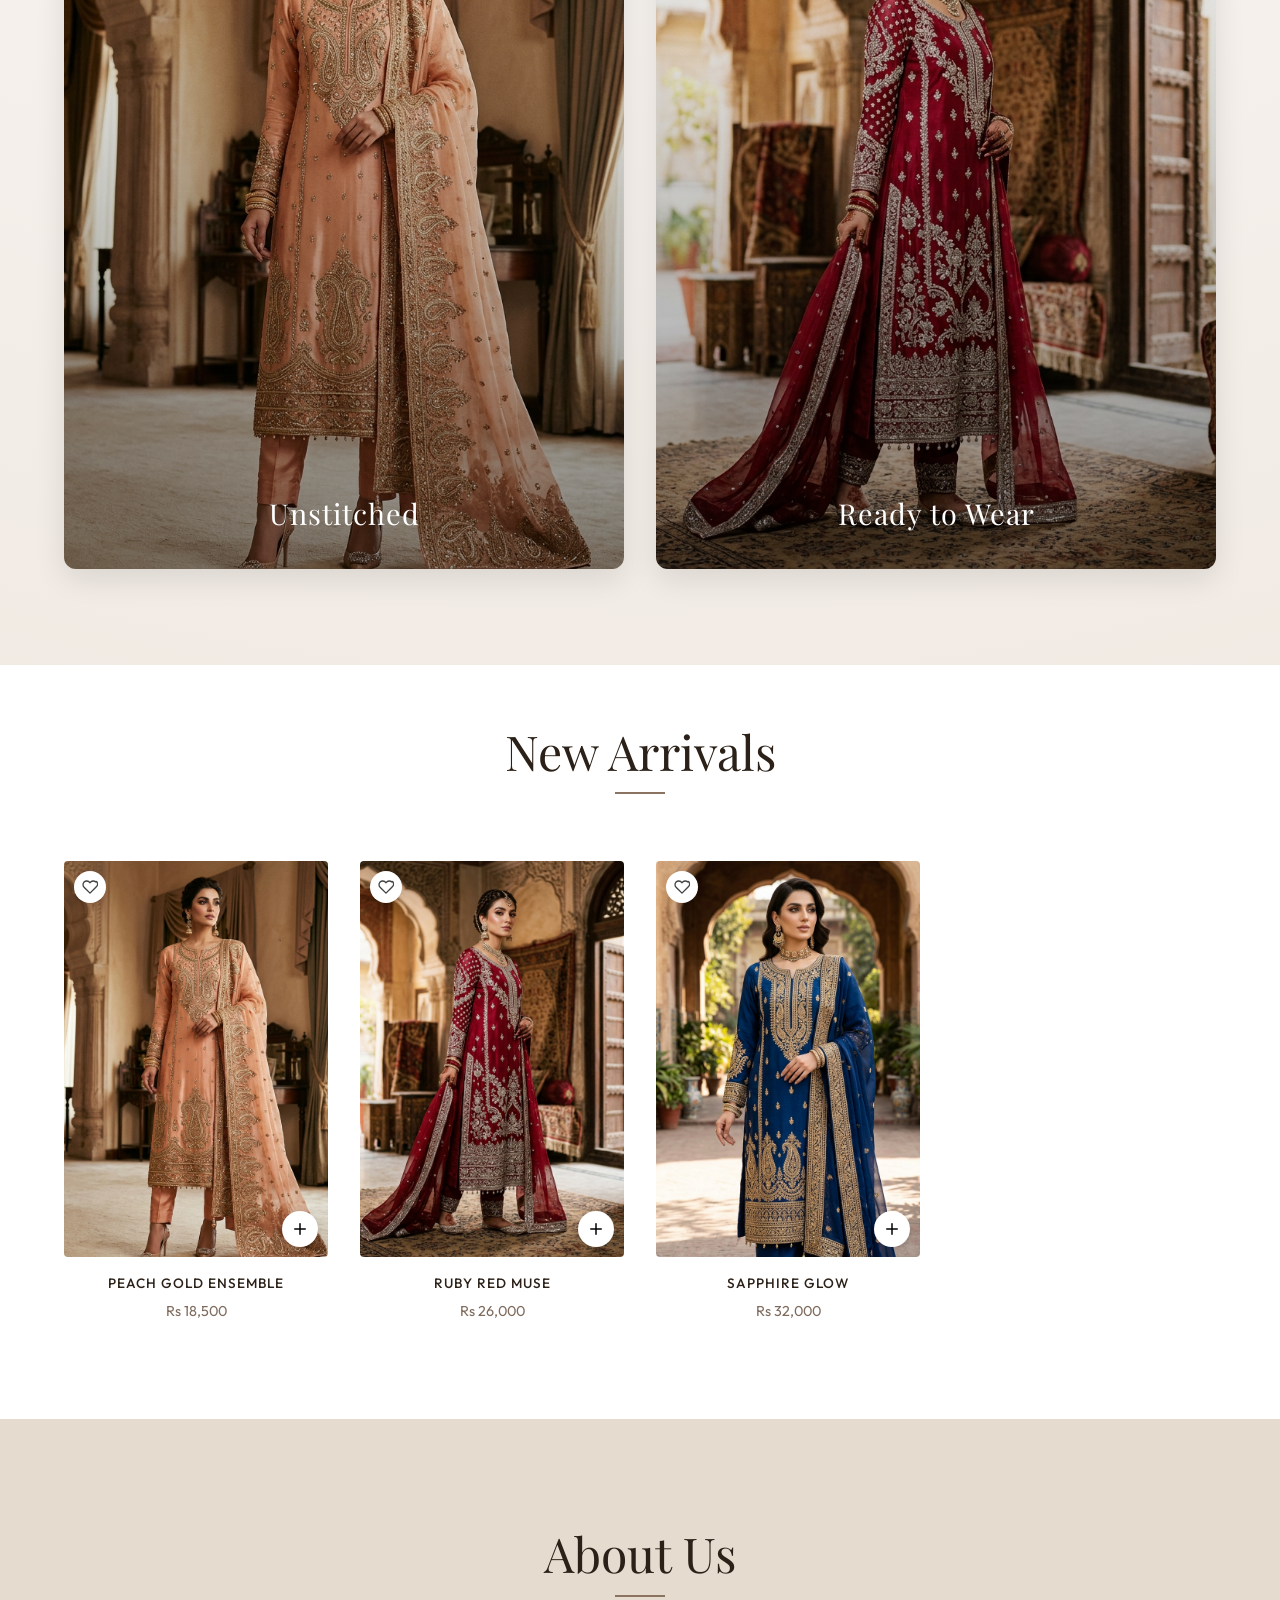
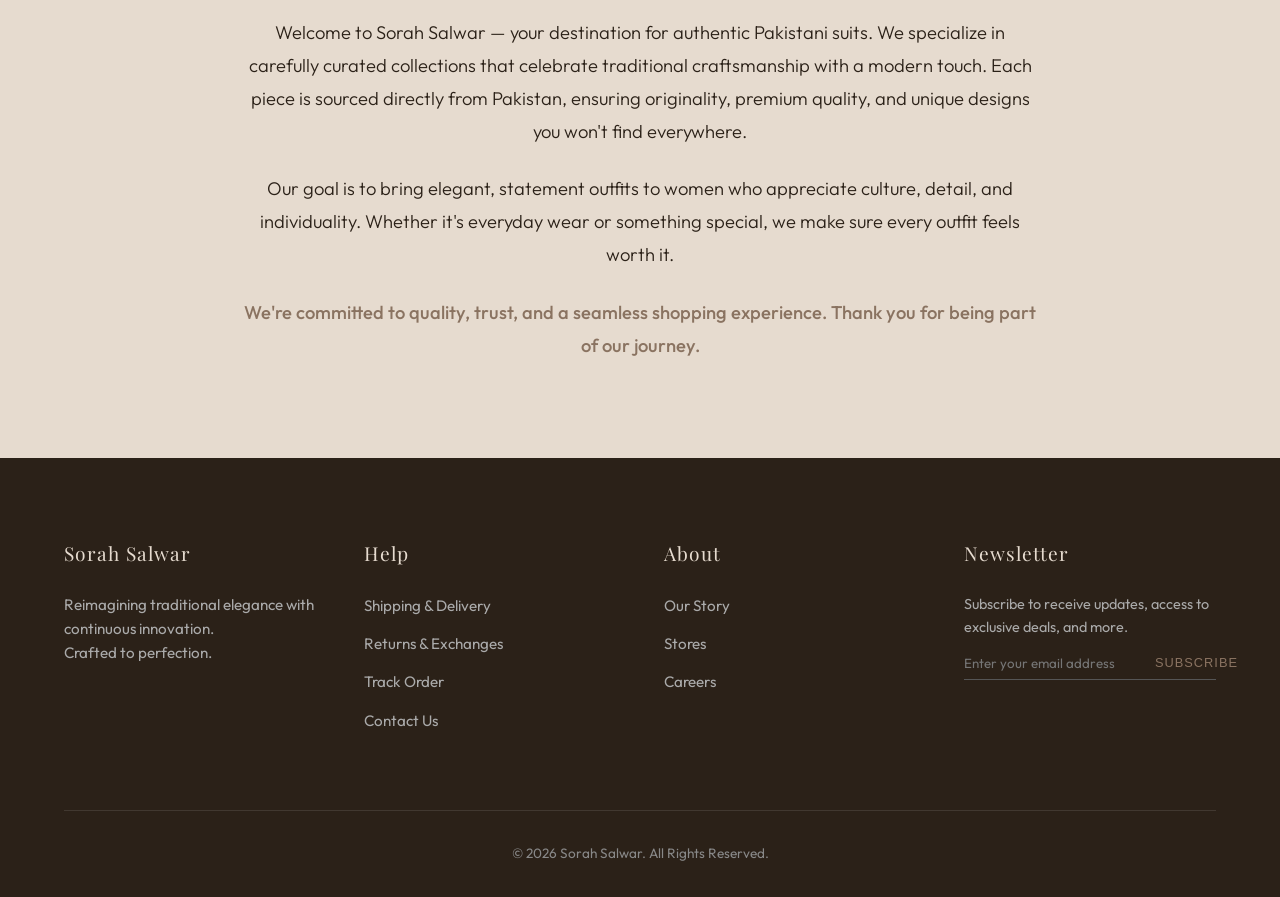
==== commit 22622782: "Removed the category swipe bar (4 types) for a cleaner, ultra-premium look" ====
--- a/index.html
+++ b/index.html
@@ -51,14 +51,6 @@
         </ul>
     </div>
 
-    <!-- Category Swipe Bar -->
-    <div class="category-slider">
-        <a href="bridal.html">Bridal</a>
-        <a href="formals.html">Formals</a>
-        <a href="pret.html" class="active">Pret</a>
-        <a href="unstitched.html">Unstitched</a>
-        <a href="#about">Our Story</a>
-    </div>
 
     <!-- Hero Banner -->
     <section class="hero">
--- a/assets/css/styles.css
+++ b/assets/css/styles.css
@@ -151,46 +151,95 @@
   background: var(--color-text-dark);
 }
 
-/* Mobile Navigation Overlay */
-.mobile-nav-overlay {
+/* Premium Slide-in Drawers */
+.drawer-overlay {
+  position: fixed;
+  inset: 0;
+  background: rgba(0,0,0,0.5);
+  backdrop-filter: blur(2px);
+  z-index: 2500;
+  opacity: 0;
+  visibility: hidden;
+  transition: all 0.4s ease;
+}
+
+.drawer-overlay.active {
+  opacity: 1;
+  visibility: visible;
+}
+
+.side-drawer {
   position: fixed;
   top: 0;
-  left: -100%;
-  width: 80%;
+  right: -100%;
+  width: 100%;
+  max-width: 400px;
   height: 100%;
   background: #fff;
-  z-index: 2000;
-  transition: left 0.4s cubic-bezier(0.4, 0, 0.2, 1);
-  padding: 4rem 10%;
-  box-shadow: 20px 0 50px rgba(0,0,0,0.1);
-}
-
-.mobile-nav-overlay.active {
-  left: 0;
-}
-
-.mobile-nav-overlay ul {
+  z-index: 3000;
+  transition: right 0.5s cubic-bezier(0.165, 0.84, 0.44, 1);
+  padding: 2.5rem 1.5rem;
+  display: flex;
+  flex-direction: column;
+}
+
+.side-drawer.active {
+  right: 0;
+}
+
+.drawer-header {
+  display: flex;
+  justify-content: space-between;
+  align-items: center;
+  margin-bottom: 2rem;
+  padding-bottom: 1rem;
+  border-bottom: 1px solid #f0f0f0;
+}
+
+.drawer-header h2 {
+  font-size: 1.1rem;
+  text-transform: uppercase;
+  letter-spacing: 2px;
+  font-family: var(--font-sans);
+}
+
+.drawer-close {
+  cursor: pointer;
+  font-size: 1.5rem;
+}
+
+.drawer-content ul {
   list-style: none;
 }
 
-.mobile-nav-overlay li {
-  margin-bottom: 2rem;
-}
-
-.mobile-nav-overlay a {
-  font-size: 1.4rem;
-  font-family: var(--font-serif);
-  text-transform: uppercase;
-  letter-spacing: 2px;
-}
-
-.overlay-close {
-  position: absolute;
-  top: 1.5rem;
-  right: 1.5rem;
-  font-size: 2rem;
+.drawer-content li {
+  padding: 1.2rem 0;
+  border-bottom: 1px solid #f9f9f9;
+  font-size: 0.85rem;
+  text-transform: uppercase;
+  letter-spacing: 1.5px;
   cursor: pointer;
-}
+  transition: color 0.3s ease;
+  display: flex;
+  justify-content: space-between;
+  align-items: center;
+}
+
+.drawer-content li:hover {
+  color: var(--color-accent);
+}
+
+.drawer-content li.selected {
+  font-weight: 600;
+  color: #000;
+}
+
+.drawer-content li.selected::after {
+  content: '✓';
+  font-size: 0.8rem;
+}
+
+/* Category Slider */
 
 /* Category Slider */
 .category-slider {
@@ -200,12 +249,12 @@
   padding: 1.5rem 5%;
   background: #fff;
   border-bottom: 1px solid rgba(0,0,0,0.05);
-  -ms-overflow-style: none;  /* IE and Edge */
-  scrollbar-width: none;  /* Firefox */
+  -ms-overflow-style: none;
+  scrollbar-width: none;
 }
 
 .category-slider::-webkit-scrollbar {
-  display: none; /* Chrome, Safari and Opera */
+  display: none;
 }
 
 .category-slider a {
@@ -221,6 +270,79 @@
   color: var(--color-dark);
   border-bottom: 1.5px solid var(--color-dark);
   padding-bottom: 4px;
+}
+
+/* Page Headers (matching Baroque "Box Size") */
+.inner-hero {
+  padding: 1.5rem 5%; /* Significantly reduced for a 'medium' height */
+  background-color: #fff;
+  text-align: center;
+  border-bottom: 1px solid #f0f0f0;
+}
+
+.inner-hero h1 {
+  font-size: 1.2rem; /* Scaled down for a more elegant look */
+  letter-spacing: 3px;
+  text-transform: uppercase;
+  color: var(--color-dark);
+  font-family: var(--font-sans);
+  font-weight: 500;
+}
+
+.inner-hero p {
+  display: none; /* Hide subtitle for ultra-minimalist look like Baroque */
+}
+
+/* Filter & View Bar */
+.filter-bar {
+  display: flex;
+  border-bottom: 1px solid #f0f0f0;
+  background: #fff;
+}
+
+.filter-item {
+  flex: 1;
+  padding: 1.2rem;
+  text-align: center;
+  border-right: 1px solid #f0f0f0;
+  font-size: 0.75rem;
+  letter-spacing: 2px;
+  text-transform: uppercase;
+  color: var(--color-text-muted);
+  cursor: pointer;
+}
+
+.filter-item:last-child {
+  border-right: none;
+}
+
+/* Grid View Toggles */
+.view-toggles {
+  display: flex;
+  gap: 15px;
+  justify-content: center;
+  align-items: center;
+}
+
+.view-toggle {
+  width: 18px;
+  height: 18px;
+  background-color: #ddd;
+  cursor: pointer;
+}
+
+.view-toggle.active {
+  background-color: #000;
+}
+
+/* Grid Override Classes */
+.product-grid.grid-1 {
+  grid-template-columns: 1fr !important;
+  gap: 2rem;
+}
+
+.product-grid.grid-1 .product-image-wrapper {
+  aspect-ratio: 4/5; /* Make images even bigger in 1-column view */
 }
 
 /* Hero Section */
